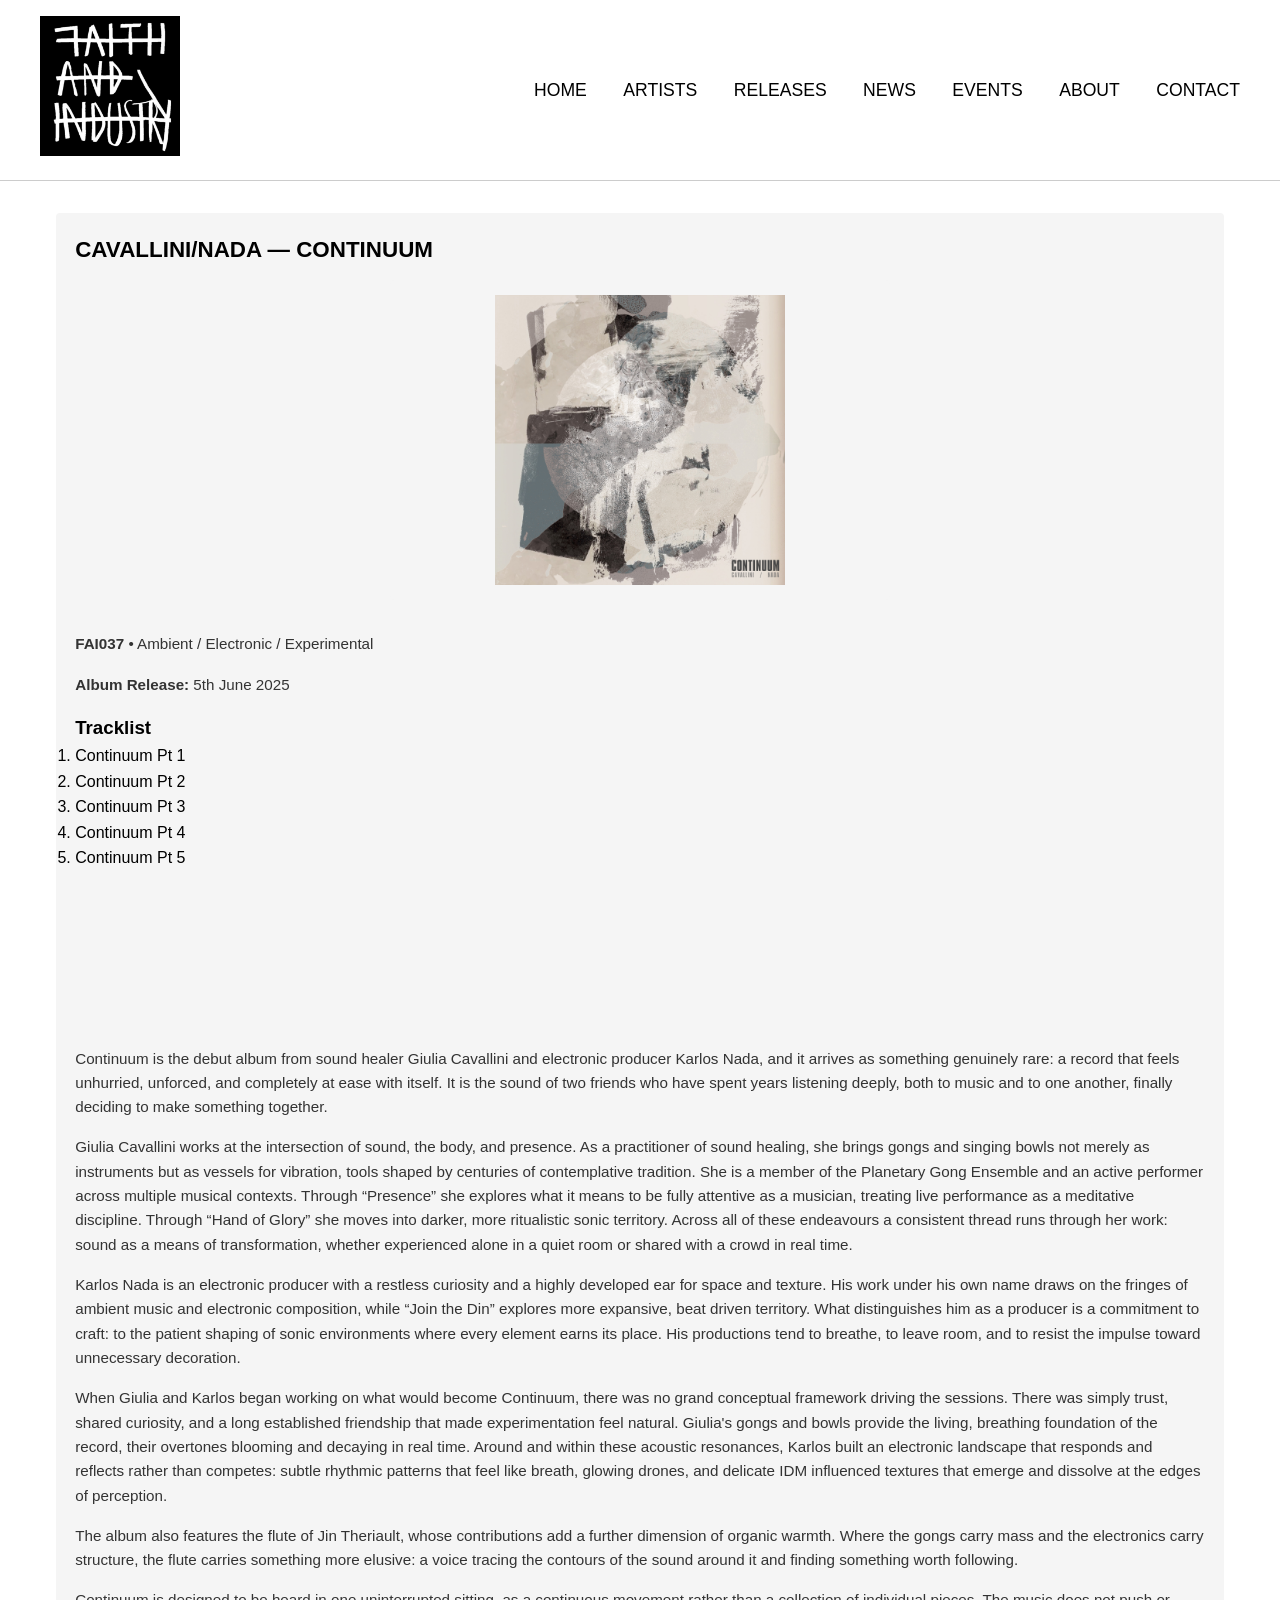
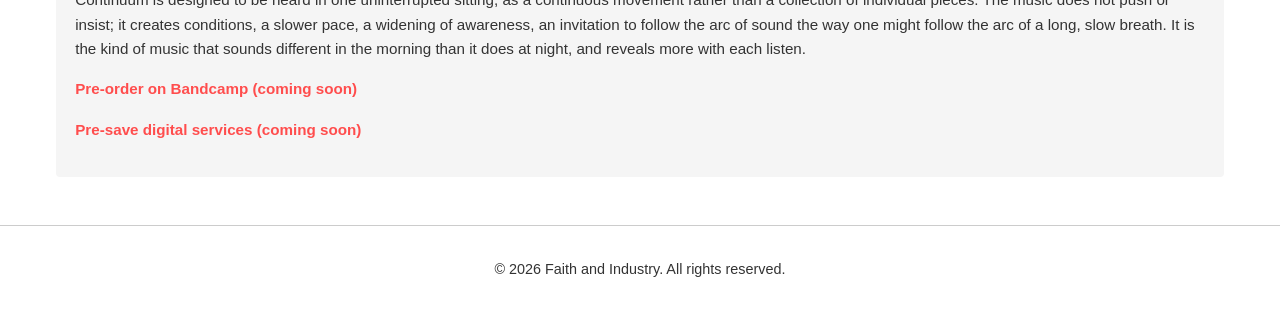
==== index.html @ 6ba2c389 "Update copyright year in footer to 2026" ====
<!DOCTYPE html>
<html lang="en">
<head>
    <meta charset="UTF-8">
    <meta name="viewport" content="width=device-width, initial-scale=1.0">
    <title>Faith and Industry</title>
    <link rel="stylesheet" href="styles.css">
    <link rel="stylesheet" href="https://cdnjs.cloudflare.com/ajax/libs/font-awesome/6.0.0-beta3/css/all.min.css">
</head>
<body>
    <header>
      <div class="nav-container">
        <div class="logo">
            <a href="index.html">
                <img src="images/faith-and-industry-logo.jpg" 
                     alt="Faith and Industry" 
                     style="max-width: 140px; height: auto;">
            </a>
        </div>
        <nav>
            <a href="index.html">Home</a>
            <a href="artists.html">Artists</a>
            <a href="releases.html">Releases</a>
            <a href="news.html">News</a>
            <a href="events.html">Events</a>
            <a href="about.html">About</a>
            <a href="contact.html">Contact</a>
        </nav>
    </div>
    </header>

    <div class="content">
        <h1>Welcome to Faith and Industry</h1>
        <p>Redirecting to latest news...</p>
        <!-- Simple redirect to news -->
        <script>
            window.location.href = "news.html";
        </script>
    </div>

    <footer>
        <p>© 2026 Faith and Industry. All rights reserved.</p>
    </footer>
</body>
</html>
---- styles.css ----
* {
    margin: 0;
    padding: 0;
    box-sizing: border-box;
    font-family: 'Helvetica Neue', Arial, sans-serif;
}

body {
    background-color: #fff;
    color: #000;
    line-height: 1.6;
}

header {
    background-color: #fff;
    padding: 1rem 2rem;
    border-bottom: 1px solid #ccc;
    position: sticky;
    top: 0;
    z-index: 100;
}

.nav-container {
    max-width: 1200px;
    margin: 0 auto;
    display: flex;
    justify-content: space-between;
    align-items: center;
    flex-wrap: wrap;
}

.logo img {
    max-width: 200px;
    height: auto;
}

nav a {
    color: #000;
    text-decoration: none;
    margin-left: 2rem;
    font-size: 1.1rem;
    text-transform: uppercase;
}

nav a:hover {
    color: #ff4d4d;
}

.content {
    max-width: 1200px;
    margin: 2rem auto;
    padding: 0 1rem;
}

.post-grid {
    display: grid;
    grid-template-columns: repeat(auto-fit, minmax(300px, 1fr));
    gap: 2rem;
}

.post {
    background-color: #f5f5f5;
    border-radius: 4px;
    overflow: hidden;
    transition: transform 0.3s ease;
}

.post:hover {
    transform: scale(1.02);
}

/* ================== FIXED IMAGE STYLING ================== */
.post img,
.post-grid .post img {
    width: 100% !important;
    height: 320px !important;           /* You can change this number */
    object-fit: contain !important;     /* Shows full image without cropping */
    object-position: center !important;
    background-color: #f5f5f5 !important;
    padding: 15px !important;
    box-sizing: border-box !important;
    border-radius: 4px;
}

.post-content {
    padding: 1.2rem;
}

.post-content h2 {
    font-size: 1.4rem;
    margin-bottom: 0.8rem;
    text-transform: uppercase;
    color: #000;
}

.post-content p {
    color: #333;
    font-size: 0.95rem;
    margin-bottom: 1rem;
}

.post-content a {
    color: #ff4d4d;
    text-decoration: none;
    font-weight: bold;
}

.post-content a:hover {
    text-decoration: underline;
}

footer {
    background-color: #fff;
    padding: 2rem;
    text-align: center;
    border-top: 1px solid #ccc;
    margin-top: 3rem;
}

footer p {
    color: #333;
    font-size: 0.9rem;
}

footer a {
    color: #ff4d4d;
    text-decoration: none;
    margin: 0 0.5rem;
}

footer a:hover {
    text-decoration: underline;
}

@media (max-width: 768px) {
    .nav-container {
        flex-direction: column;
        align-items: flex-start;
    }
    nav a {
        margin: 0.5rem 0;
    }
    .post-grid {
        grid-template-columns: 1fr;
    }
}
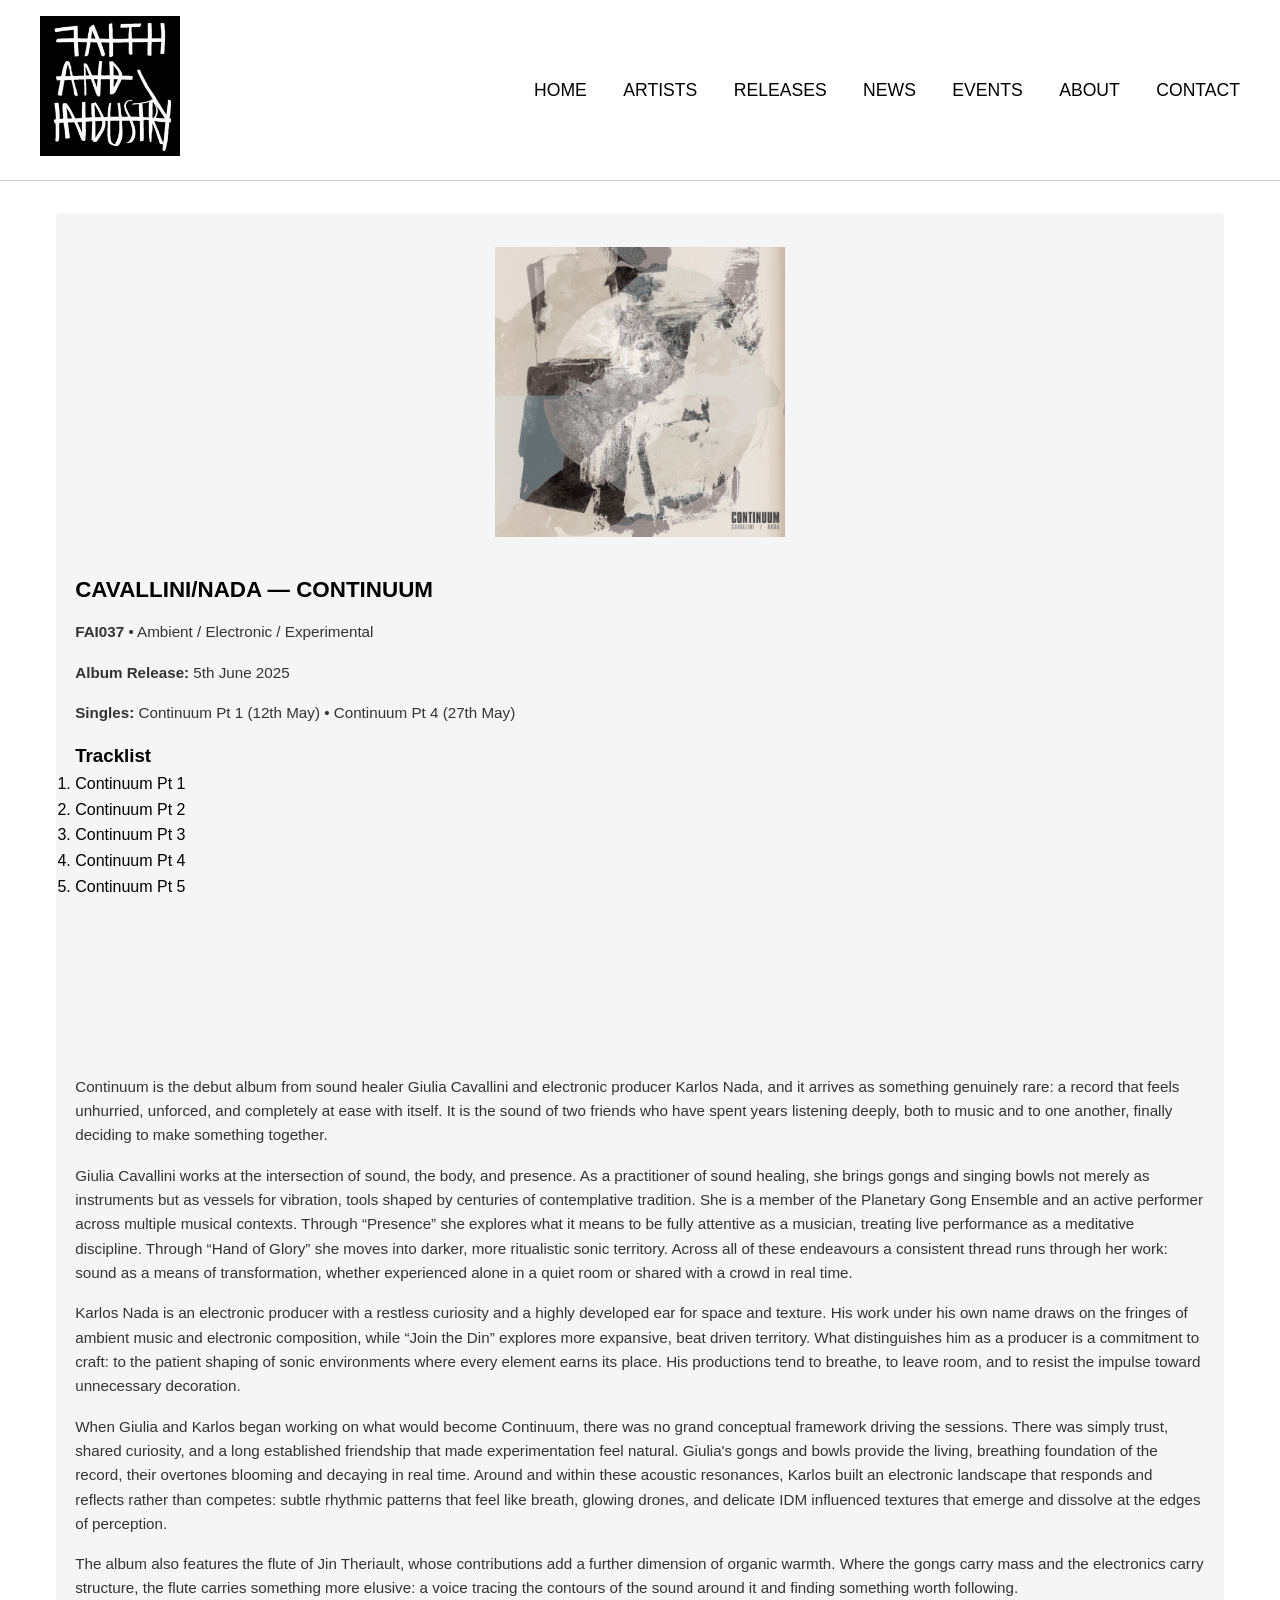
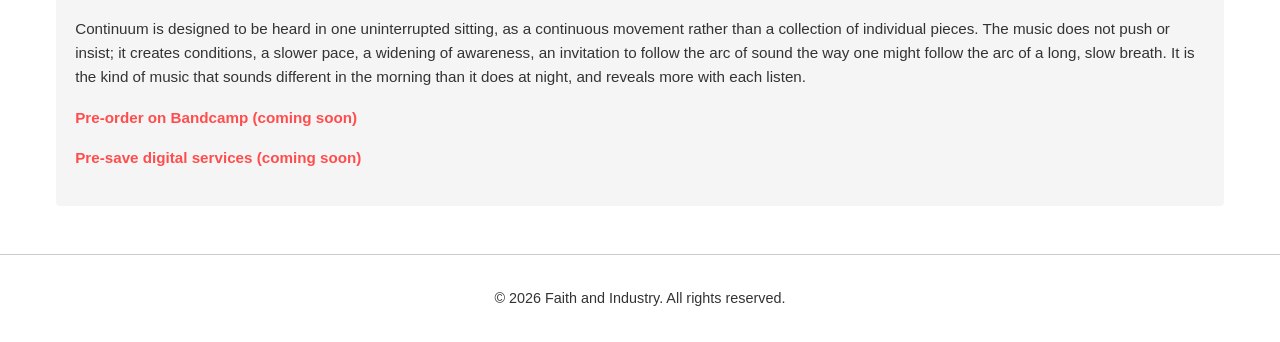
==== commit e94fc79a: "Resize logo image to max-width 100px" ====
--- a/index.html
+++ b/index.html
@@ -14,7 +14,7 @@
             <a href="index.html">
                 <img src="images/faith-and-industry-logo.jpg" 
                      alt="Faith and Industry" 
-                     style="max-width: 140px; height: auto;">
+                     style="max-width: 100px; height: auto;">
             </a>
         </div>
         <nav>
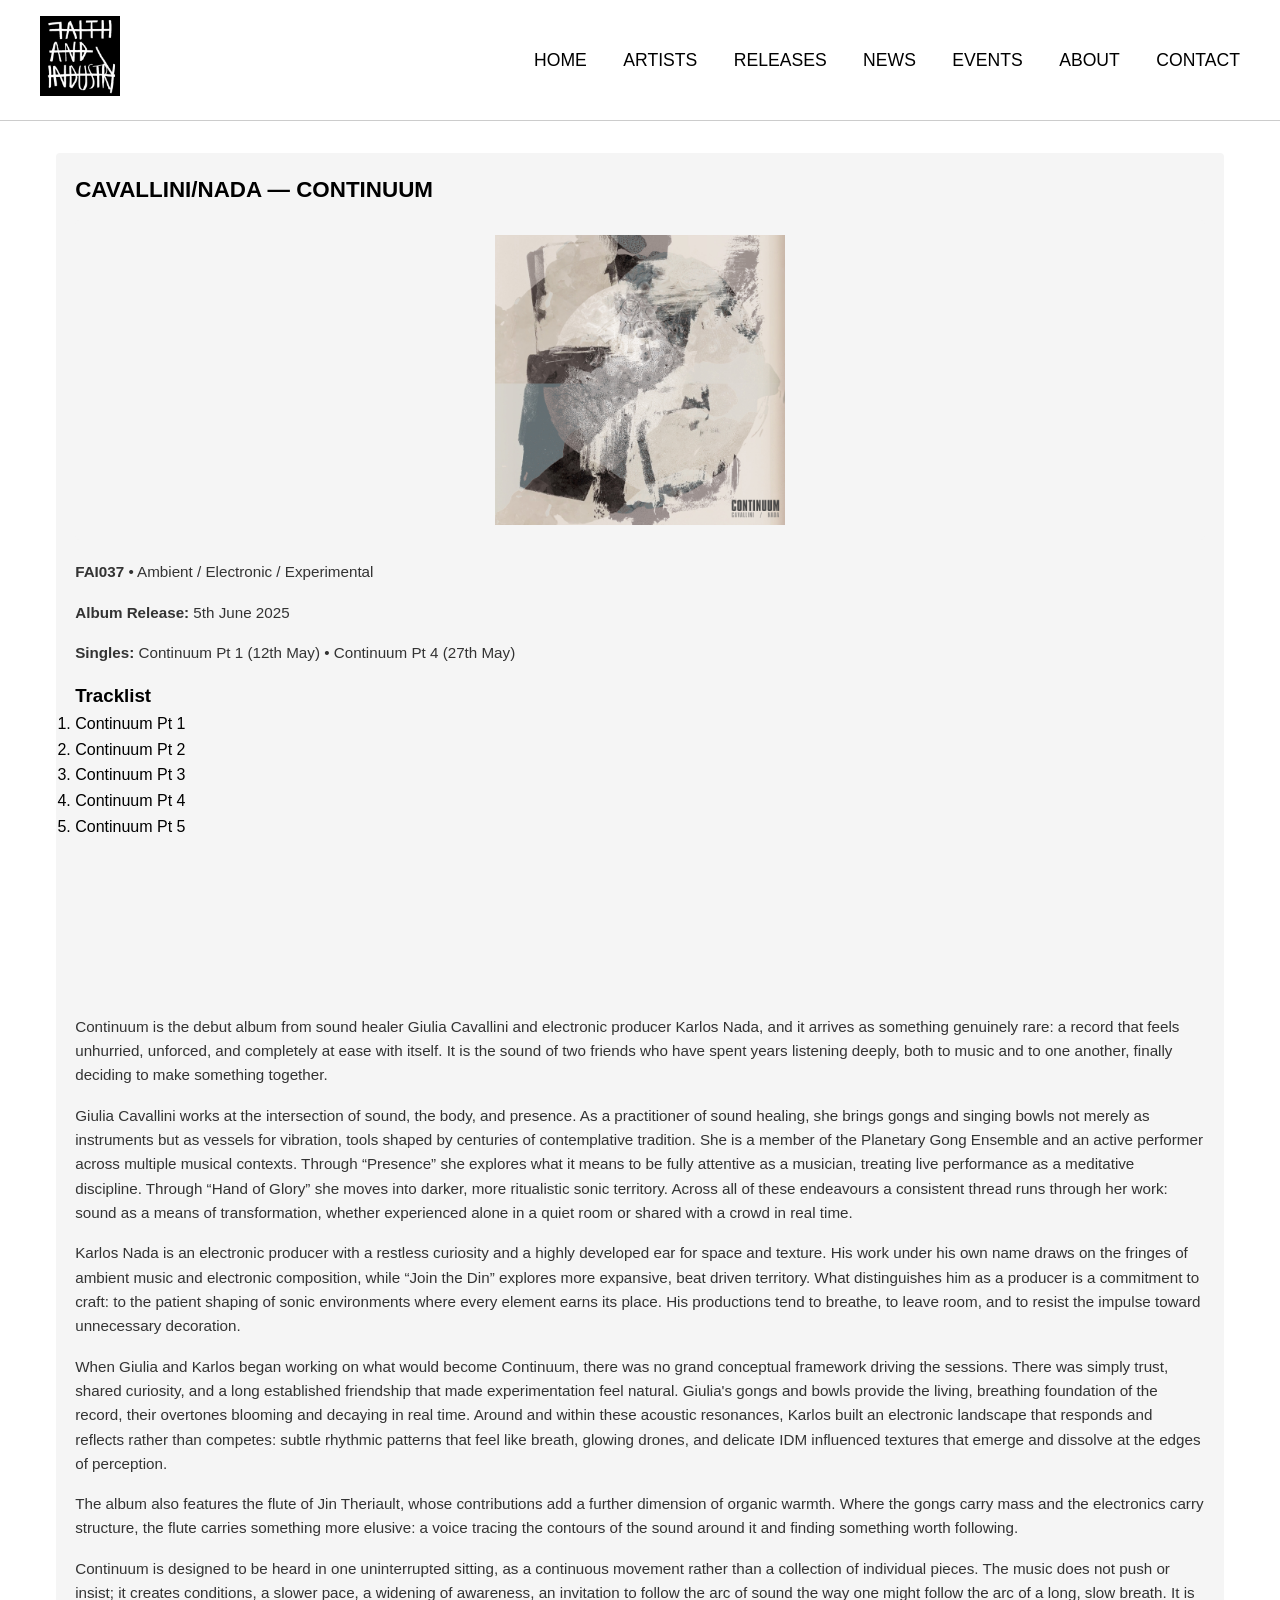
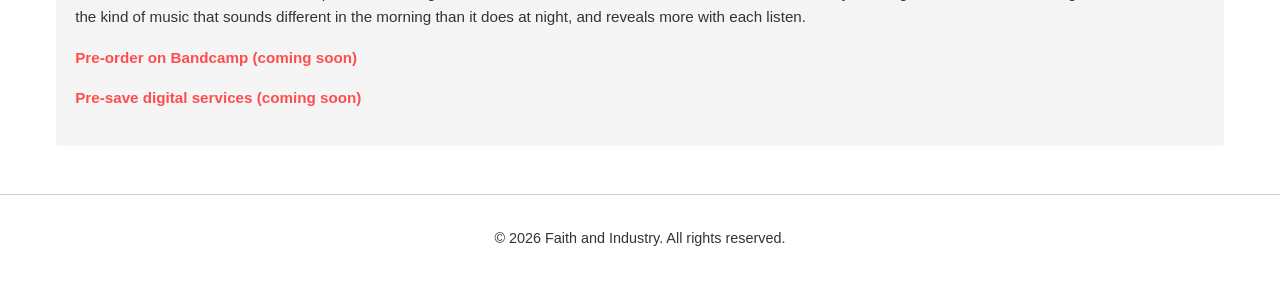
==== commit 2e78f294: "Update index.html" ====
--- a/index.html
+++ b/index.html
@@ -14,7 +14,7 @@
             <a href="index.html">
                 <img src="images/faith-and-industry-logo.jpg" 
                      alt="Faith and Industry" 
-                     style="max-width: 100px; height: auto;">
+                     style="max-width: 80px; height: auto;">
             </a>
         </div>
         <nav>
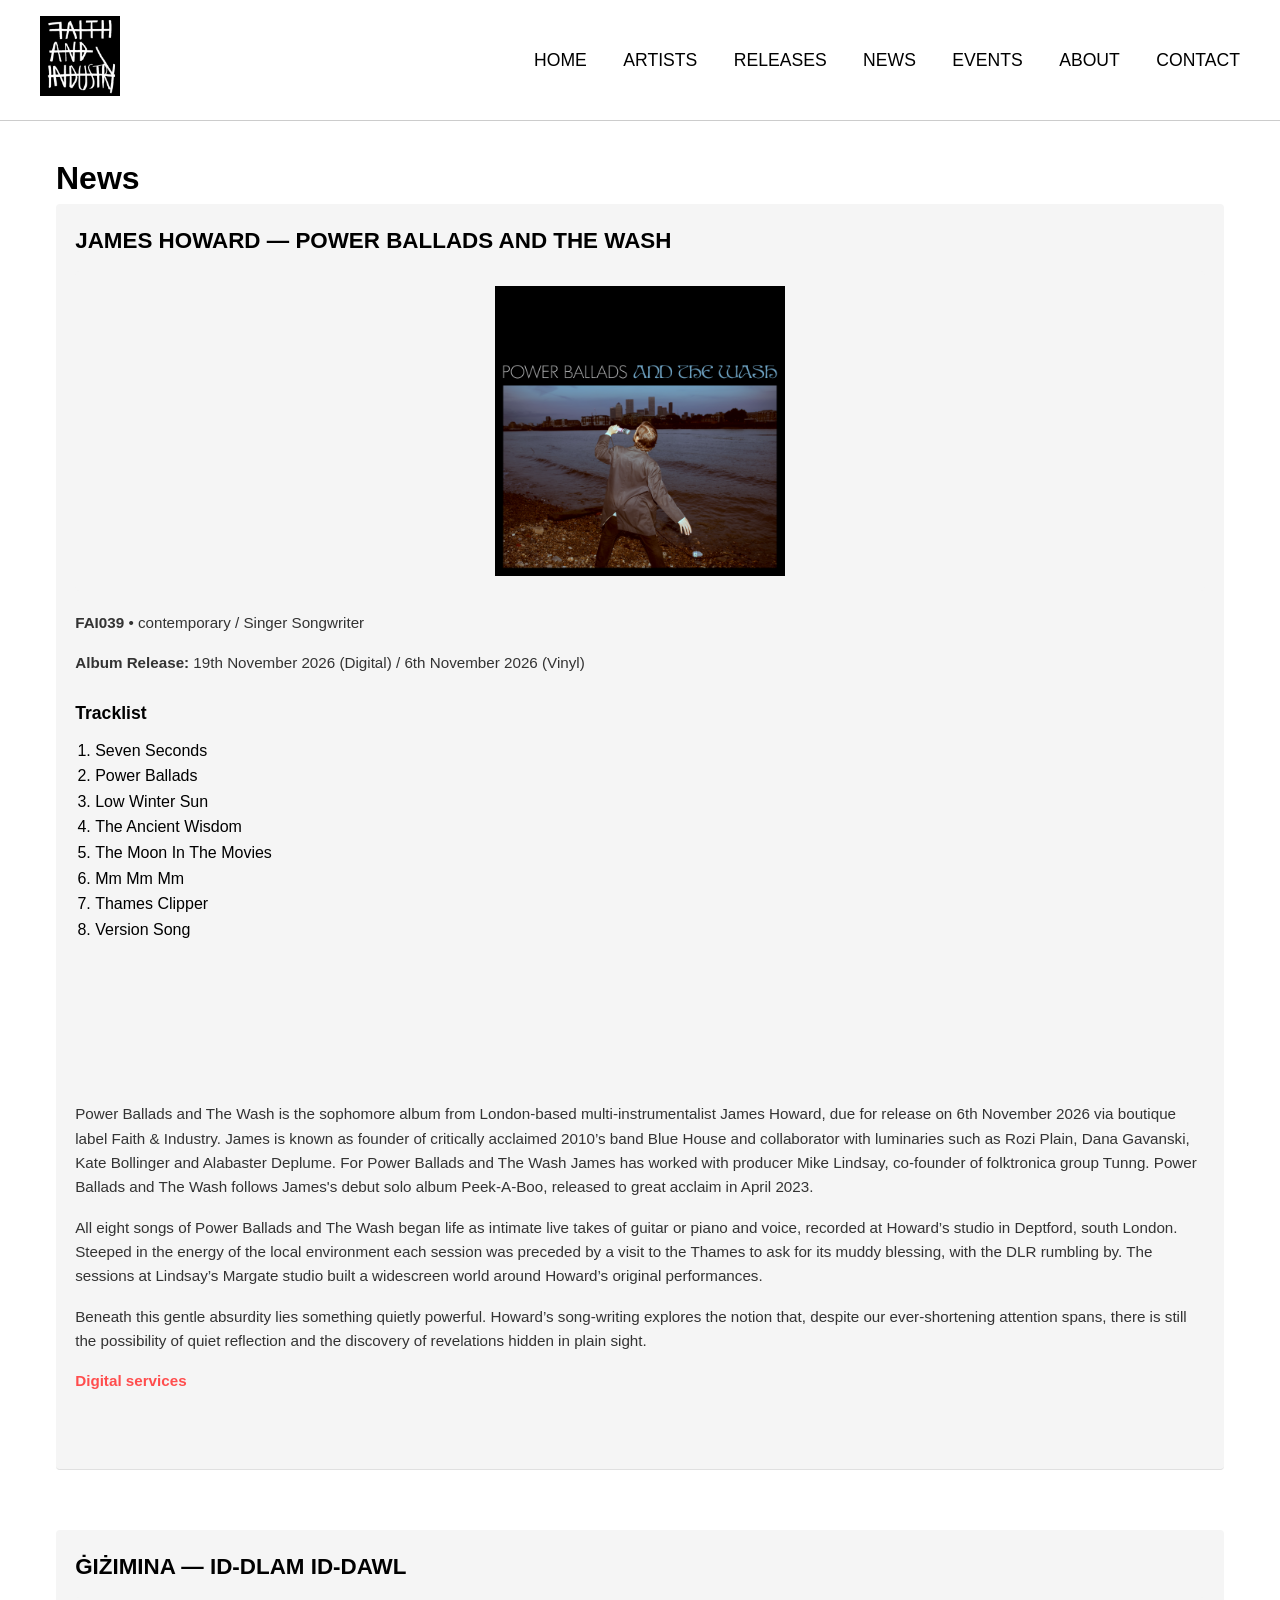
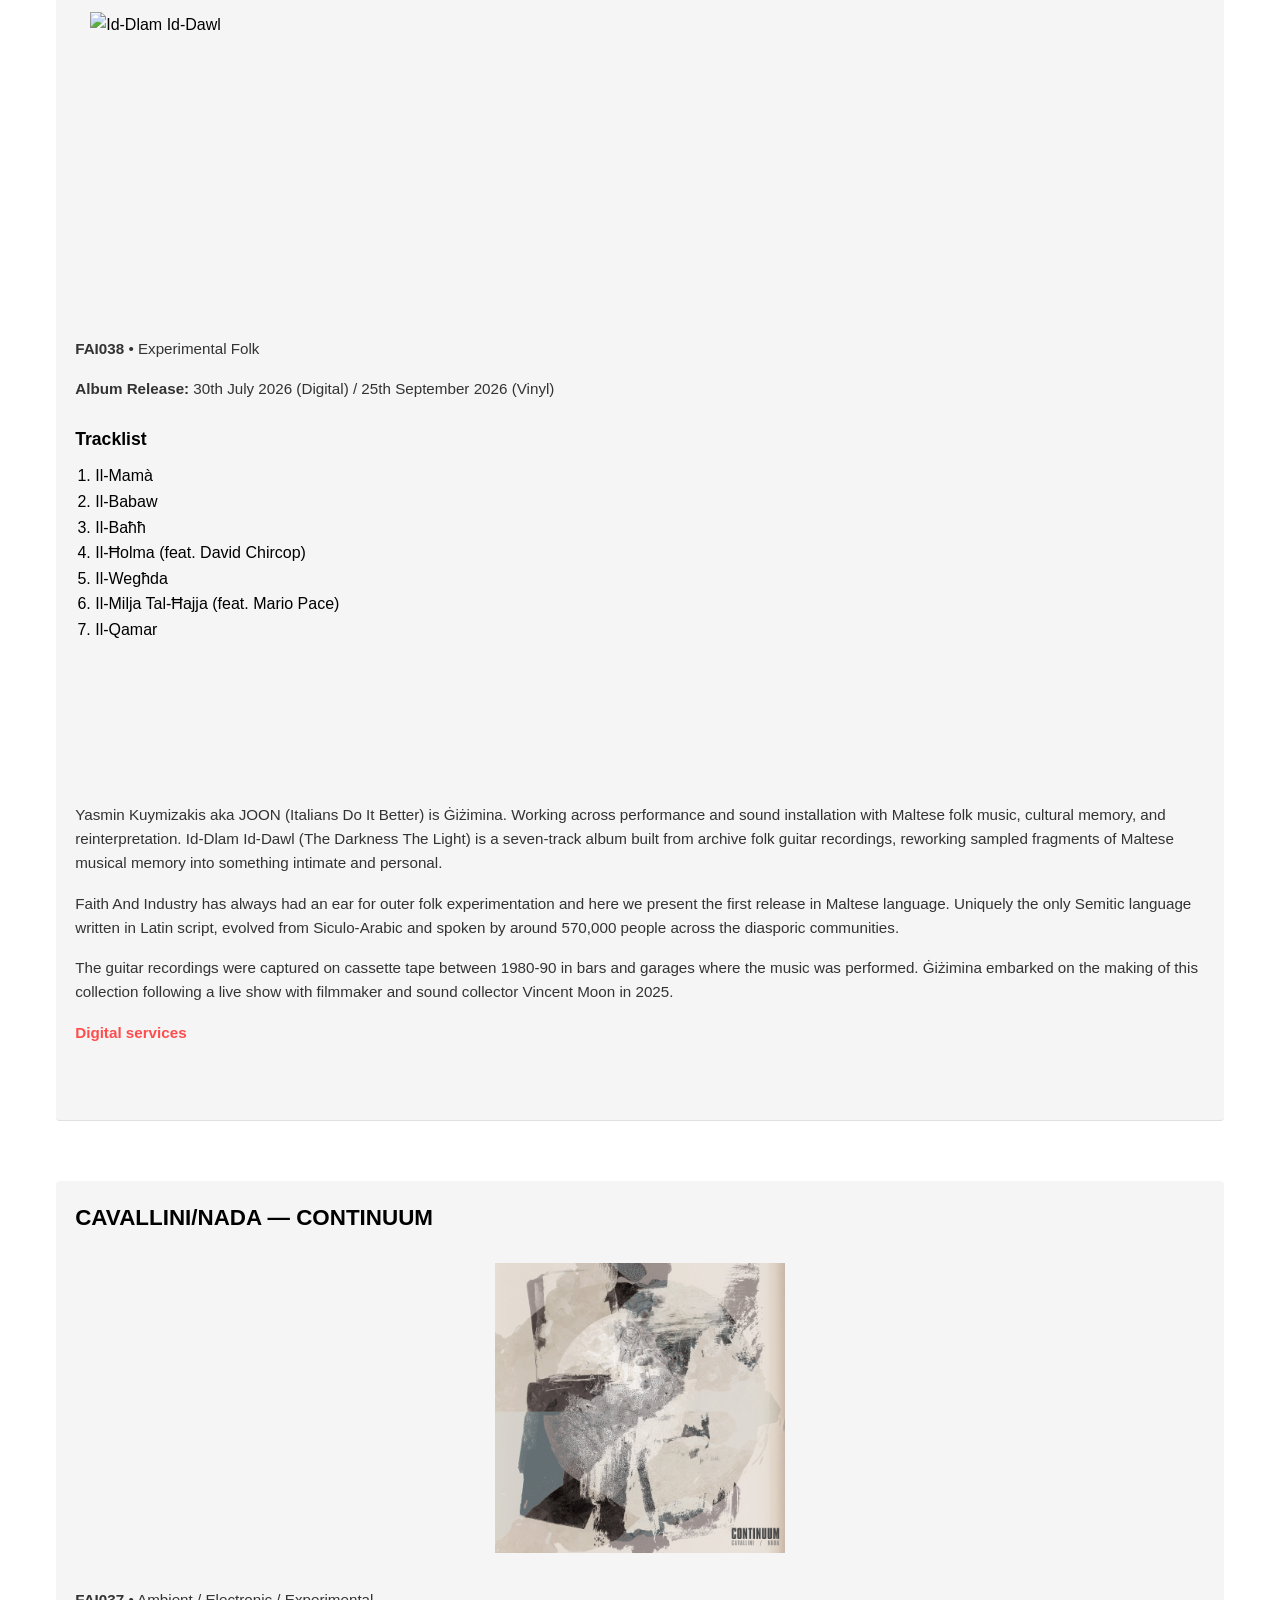
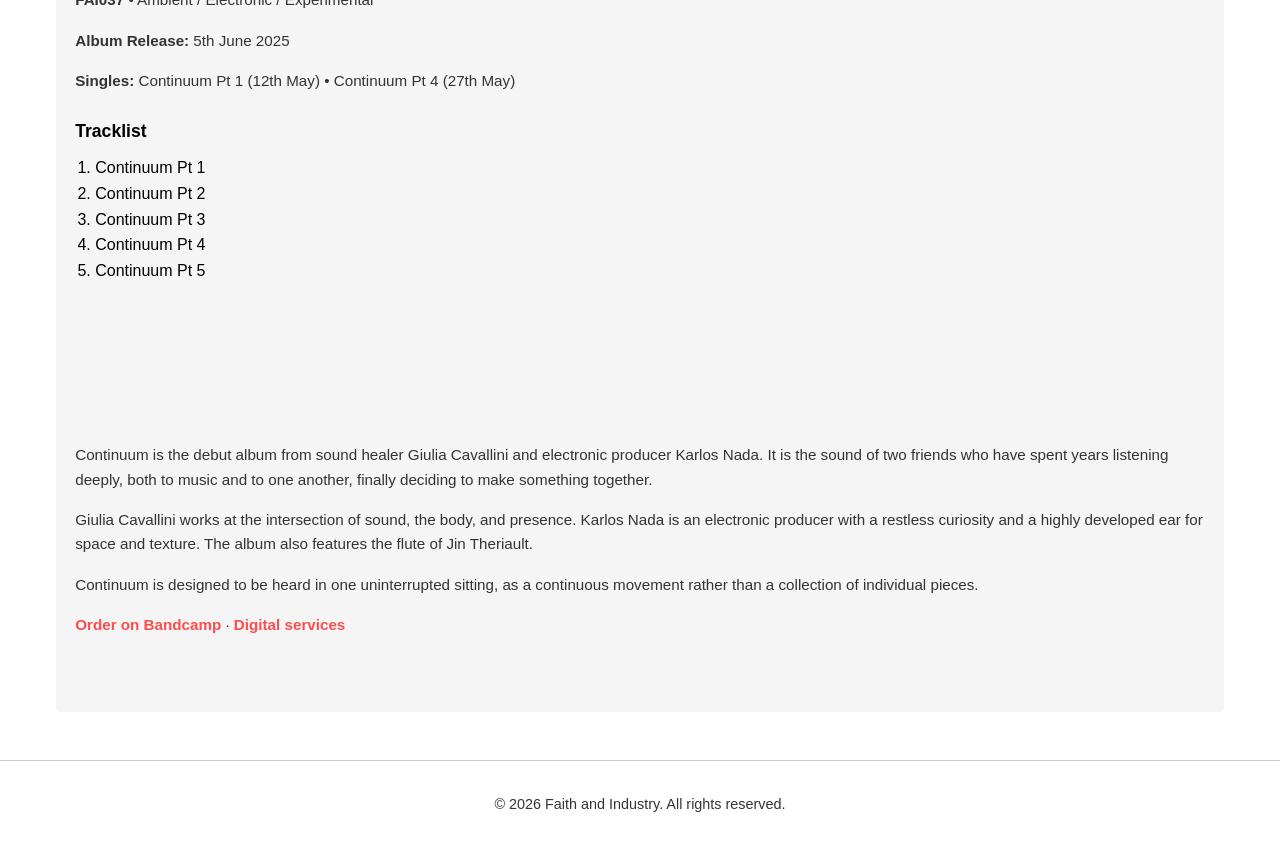
==== commit 3e176a0a: "Enhance HTML head with meta tags and update styles Updated the title and added meta tags for descrip" ====
--- a/index.html
+++ b/index.html
@@ -1,12 +1,20 @@
 <!DOCTYPE html>
 <html lang="en">
-<head>
+
+    <head>
     <meta charset="UTF-8">
     <meta name="viewport" content="width=device-width, initial-scale=1.0">
-    <title>Faith and Industry</title>
+    
+    <title>Faith and Industry | Independent Record Label</title>
+    <meta name="description" content="Faith and Industry is an independent record label releasing experimental, folk, electronic and alternative music.">
+    <meta name="robots" content="index, follow">
+    <link rel="canonical" href="https://faithandindustry.github.io/faithandindustry/">
+    
     <link rel="stylesheet" href="styles.css">
-    <link rel="stylesheet" href="https://cdnjs.cloudflare.com/ajax/libs/font-awesome/6.0.0-beta3/css/all.min.css">
+    <link rel="stylesheet" href="https://cdnjs.cloudflare.com/ajax/libs/font-awesome/6.5.0/css/all.min.css">
 </head>
+
+    
 <body>
     <header>
       <div class="nav-container">
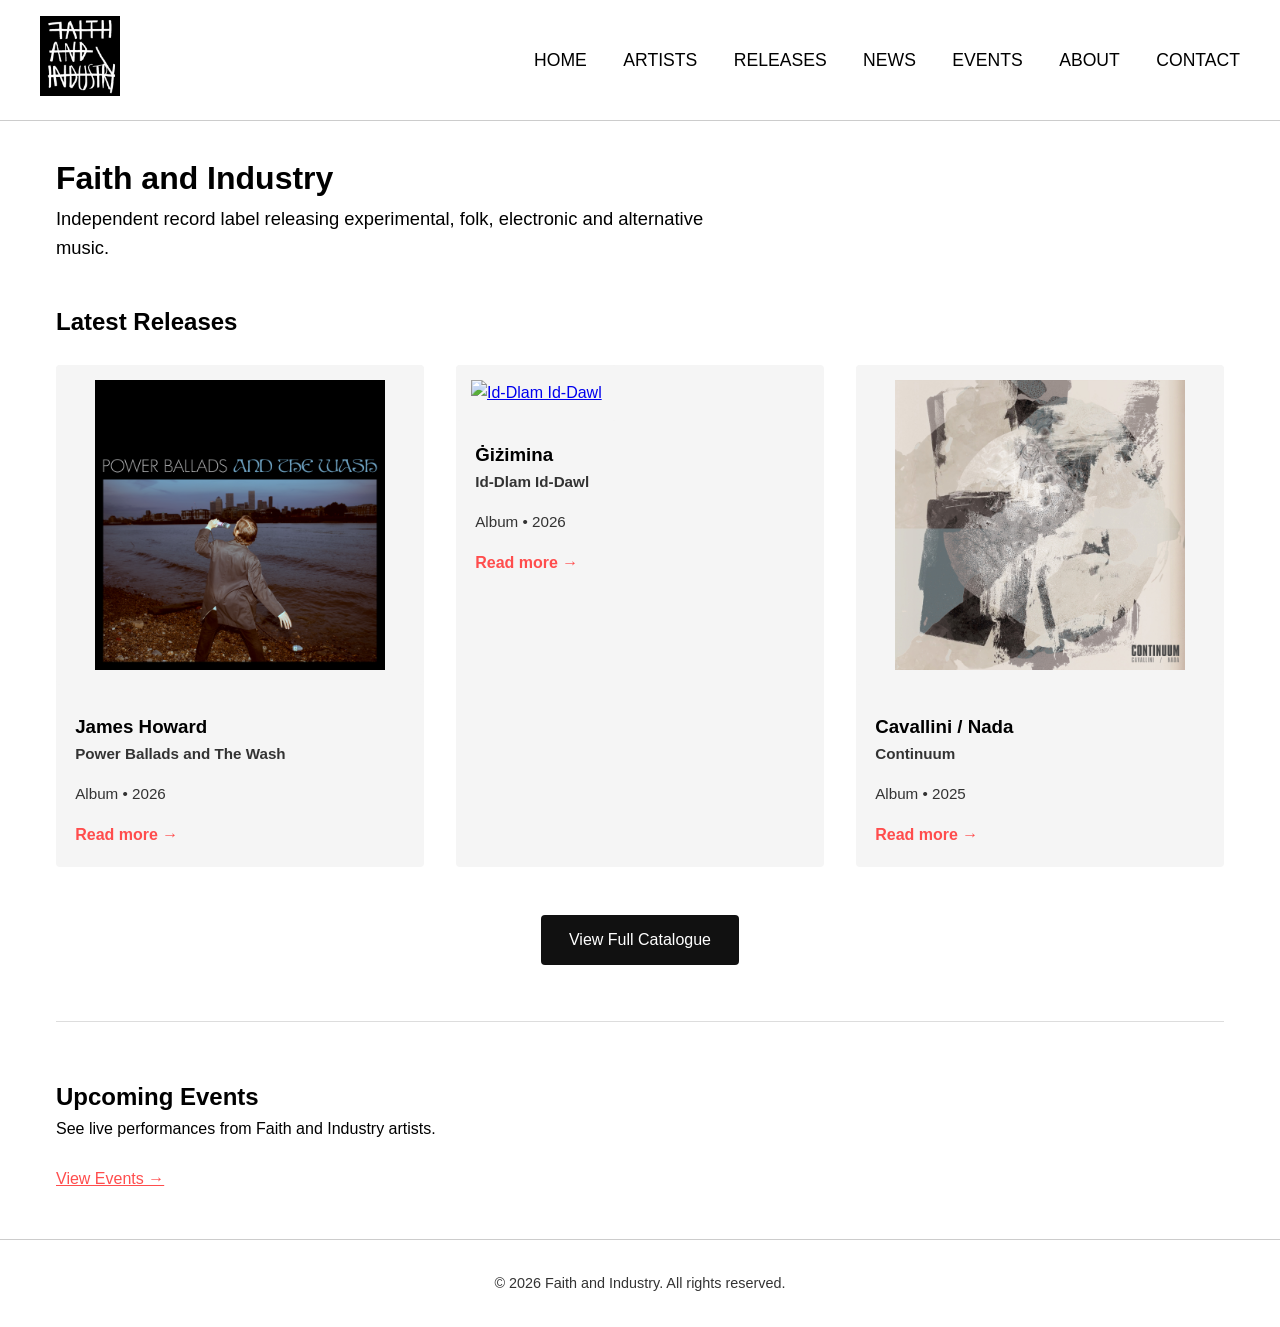
==== commit eff43fee: "Refactor header and content structure in index.html" ====
--- a/index.html
+++ b/index.html
@@ -1,49 +1,108 @@
 <!DOCTYPE html>
 <html lang="en">
-
-    <head>
+<head>
     <meta charset="UTF-8">
     <meta name="viewport" content="width=device-width, initial-scale=1.0">
     
     <title>Faith and Industry | Independent Record Label</title>
     <meta name="description" content="Faith and Industry is an independent record label releasing experimental, folk, electronic and alternative music.">
     <meta name="robots" content="index, follow">
-    <link rel="canonical" href="https://faithandindustry.github.io/faithandindustry/">
+    <link rel="canonical" href="https://faithandindustry.com/">
     
     <link rel="stylesheet" href="styles.css">
     <link rel="stylesheet" href="https://cdnjs.cloudflare.com/ajax/libs/font-awesome/6.5.0/css/all.min.css">
 </head>
-
-    
 <body>
     <header>
-      <div class="nav-container">
-        <div class="logo">
-            <a href="index.html">
-                <img src="images/faith-and-industry-logo.jpg" 
-                     alt="Faith and Industry" 
-                     style="max-width: 80px; height: auto;">
-            </a>
+        <div class="nav-container">
+            <div class="logo">
+                <a href="index.html">
+                    <img src="images/faith-and-industry-logo.jpg" 
+                         alt="Faith and Industry" 
+                         style="max-width: 80px; height: auto;">
+                </a>
+            </div>
+            <nav>
+                <a href="index.html">Home</a>
+                <a href="artists.html">Artists</a>
+                <a href="releases.html">Releases</a>
+                <a href="news.html">News</a>
+                <a href="events.html">Events</a>
+                <a href="about.html">About</a>
+                <a href="contact.html">Contact</a>
+            </nav>
         </div>
-        <nav>
-            <a href="index.html">Home</a>
-            <a href="artists.html">Artists</a>
-            <a href="releases.html">Releases</a>
-            <a href="news.html">News</a>
-            <a href="events.html">Events</a>
-            <a href="about.html">About</a>
-            <a href="contact.html">Contact</a>
-        </nav>
-    </div>
     </header>
 
     <div class="content">
-        <h1>Welcome to Faith and Industry</h1>
-        <p>Redirecting to latest news...</p>
-        <!-- Simple redirect to news -->
-        <script>
-            window.location.href = "news.html";
-        </script>
+        <h1>Faith and Industry</h1>
+        <p style="font-size: 1.15rem; max-width: 700px; margin-bottom: 2.5rem;">
+            Independent record label releasing experimental, folk, electronic and alternative music.
+        </p>
+
+        <h2 style="margin-top: 2rem;">Latest Releases</h2>
+        
+        <div class="post-grid" style="margin-top: 1.5rem;">
+
+            <!-- Latest Release 1 -->
+            <div class="post">
+                <a href="news.html">
+                    <img src="images/power_ballads_cover.png" 
+                         alt="Power Ballads and The Wash" 
+                         style="width:100%; height:280px; object-fit:contain; background:#f5f5f5; padding:15px; box-sizing:border-box; border-radius:4px;">
+                </a>
+                <div class="post-content">
+                    <h3>James Howard</h3>
+                    <p><strong>Power Ballads and The Wash</strong></p>
+                    <p>Album • 2026</p>
+                    <a href="news.html">Read more →</a>
+                </div>
+            </div>
+
+            <!-- Latest Release 2 -->
+            <div class="post">
+                <a href="news.html">
+                    <img src="images/fai038_gizimina_art.jpeg" 
+                         alt="Id-Dlam Id-Dawl" 
+                         style="width:100%; height:280px; object-fit:contain; background:#f5f5f5; padding:15px; box-sizing:border-box; border-radius:4px;">
+                </a>
+                <div class="post-content">
+                    <h3>Ġiżimina</h3>
+                    <p><strong>Id-Dlam Id-Dawl</strong></p>
+                    <p>Album • 2026</p>
+                    <a href="news.html">Read more →</a>
+                </div>
+            </div>
+
+            <!-- Latest Release 3 -->
+            <div class="post">
+                <a href="news.html">
+                    <img src="images/fai037-cavallini-Nada-continuum.jpeg" 
+                         alt="Continuum" 
+                         style="width:100%; height:280px; object-fit:contain; background:#f5f5f5; padding:15px; box-sizing:border-box; border-radius:4px;">
+                </a>
+                <div class="post-content">
+                    <h3>Cavallini / Nada</h3>
+                    <p><strong>Continuum</strong></p>
+                    <p>Album • 2025</p>
+                    <a href="news.html">Read more →</a>
+                </div>
+            </div>
+
+        </div>
+
+        <div style="margin-top: 3rem; text-align: center;">
+            <a href="releases.html" style="display:inline-block; background:#111; color:white; padding:12px 28px; text-decoration:none; border-radius:4px;">
+                View Full Catalogue
+            </a>
+        </div>
+
+        <hr style="margin: 3.5rem 0; border: none; border-top: 1px solid #ddd;">
+
+        <h2>Upcoming Events</h2>
+        <p style="margin-bottom: 1.5rem;">See live performances from Faith and Industry artists.</p>
+        <a href="events.html" style="color:#ff4d4d;">View Events →</a>
+
     </div>
 
     <footer>
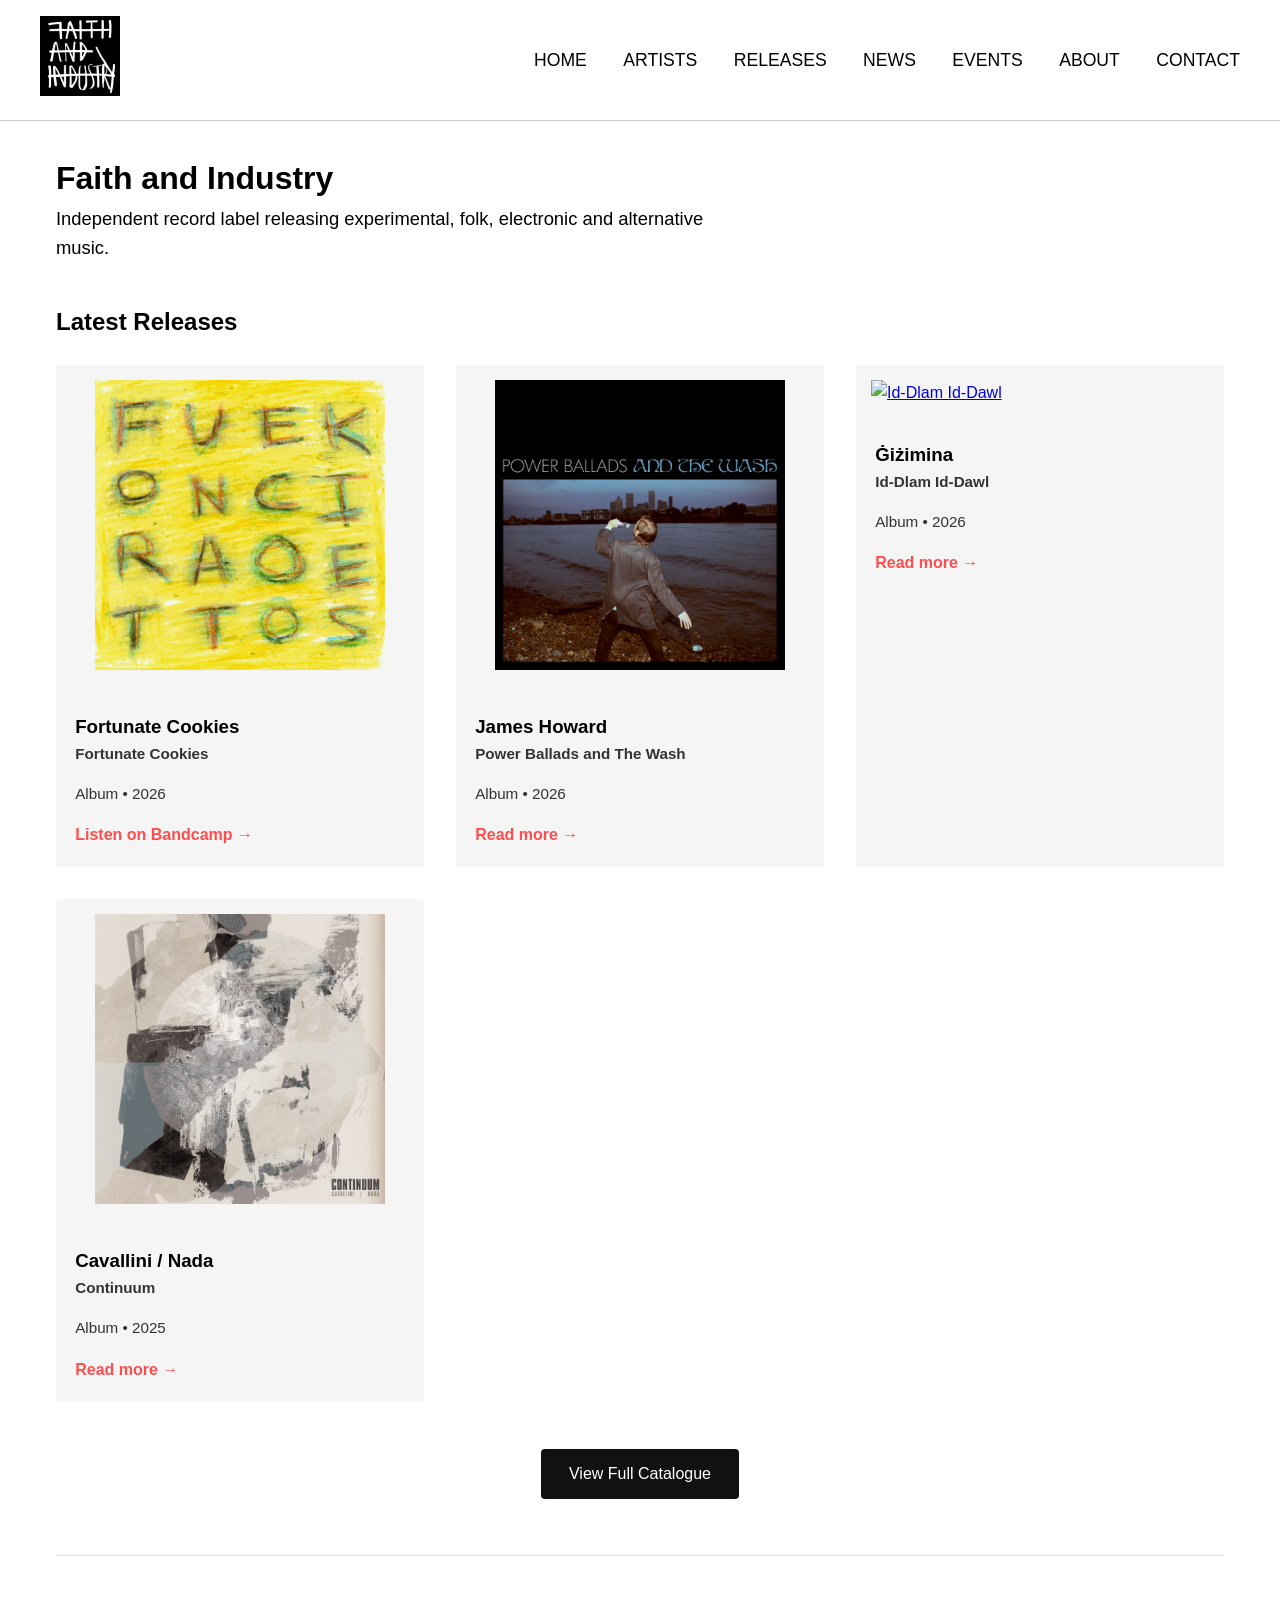
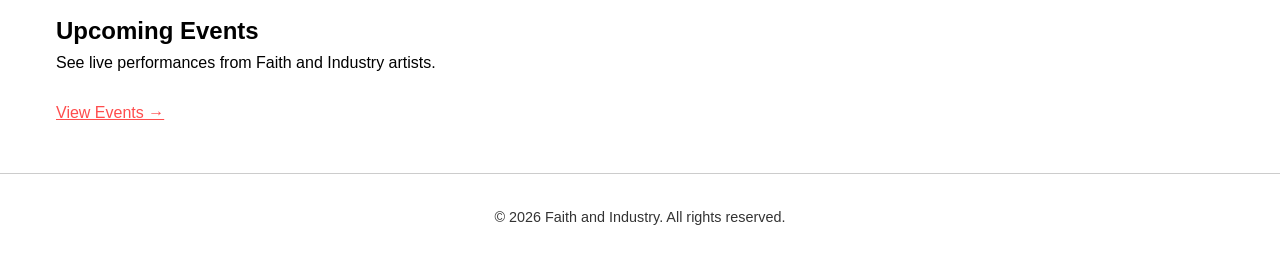
==== commit 54bb341e: "Revise latest releases section in index.html Updated comments for latest releases and added details " ====
--- a/index.html
+++ b/index.html
@@ -44,7 +44,22 @@
         
         <div class="post-grid" style="margin-top: 1.5rem;">
 
-            <!-- Latest Release 1 -->
+            <!-- Latest Release 1 - Fortunate Cookies -->
+            <div class="post">
+                <a href="releases.html">
+                    <img src="images/fortunate_cookies.jpeg" 
+                         alt="Fortunate Cookies" 
+                         style="width:100%; height:280px; object-fit:contain; background:#f5f5f5; padding:15px; box-sizing:border-box; border-radius:4px;">
+                </a>
+                <div class="post-content">
+                    <h3>Fortunate Cookies</h3>
+                    <p><strong>Fortunate Cookies</strong></p>
+                    <p>Album • 2026</p>
+                    <a href="https://fortunatecookies.bandcamp.com/album/fortunate-cookies" target="_blank">Listen on Bandcamp →</a>
+                </div>
+            </div>
+
+            <!-- Latest Release 2 - James Howard -->
             <div class="post">
                 <a href="news.html">
                     <img src="images/power_ballads_cover.png" 
@@ -59,7 +74,7 @@
                 </div>
             </div>
 
-            <!-- Latest Release 2 -->
+            <!-- Latest Release 3 - Ġiżimina -->
             <div class="post">
                 <a href="news.html">
                     <img src="images/fai038_gizimina_art.jpeg" 
@@ -74,7 +89,7 @@
                 </div>
             </div>
 
-            <!-- Latest Release 3 -->
+            <!-- Latest Release 4 - Cavallini / Nada -->
             <div class="post">
                 <a href="news.html">
                     <img src="images/fai037-cavallini-Nada-continuum.jpeg" 
@@ -102,7 +117,6 @@
         <h2>Upcoming Events</h2>
         <p style="margin-bottom: 1.5rem;">See live performances from Faith and Industry artists.</p>
         <a href="events.html" style="color:#ff4d4d;">View Events →</a>
-
     </div>
 
     <footer>
